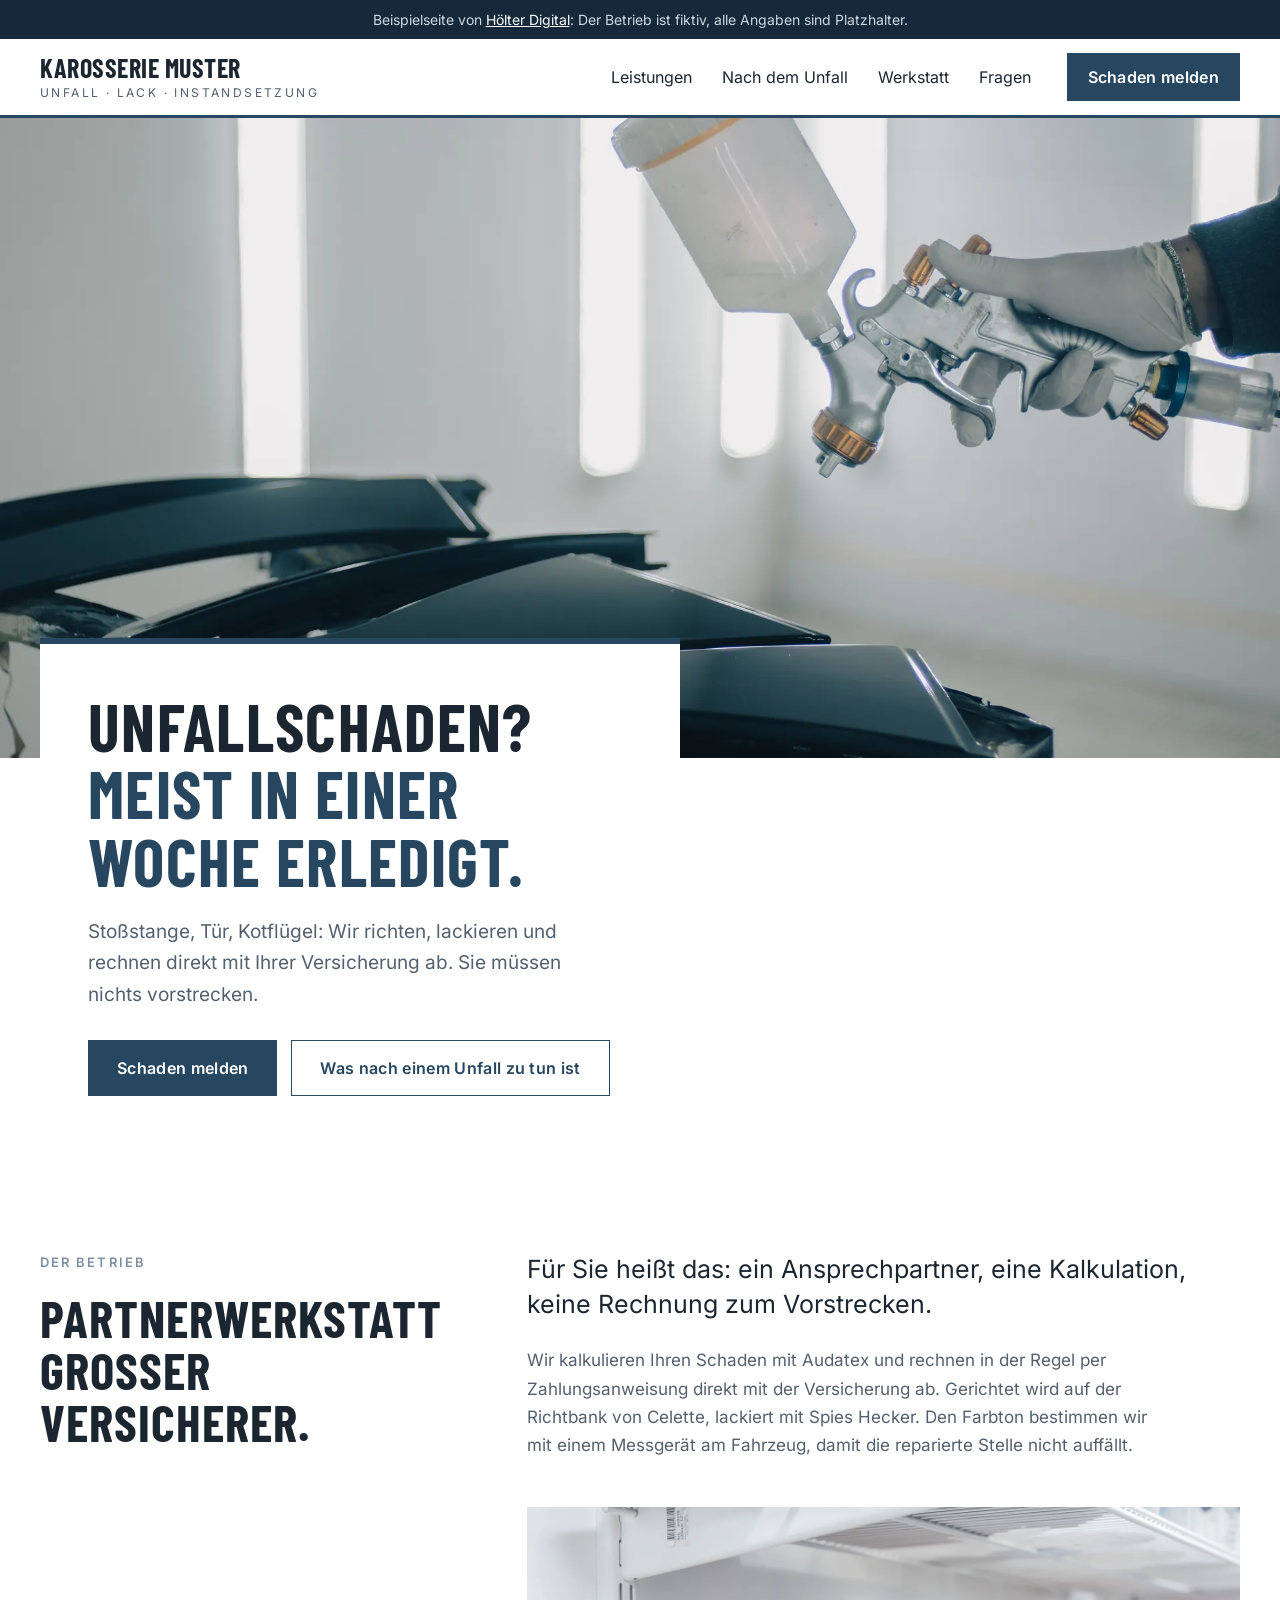
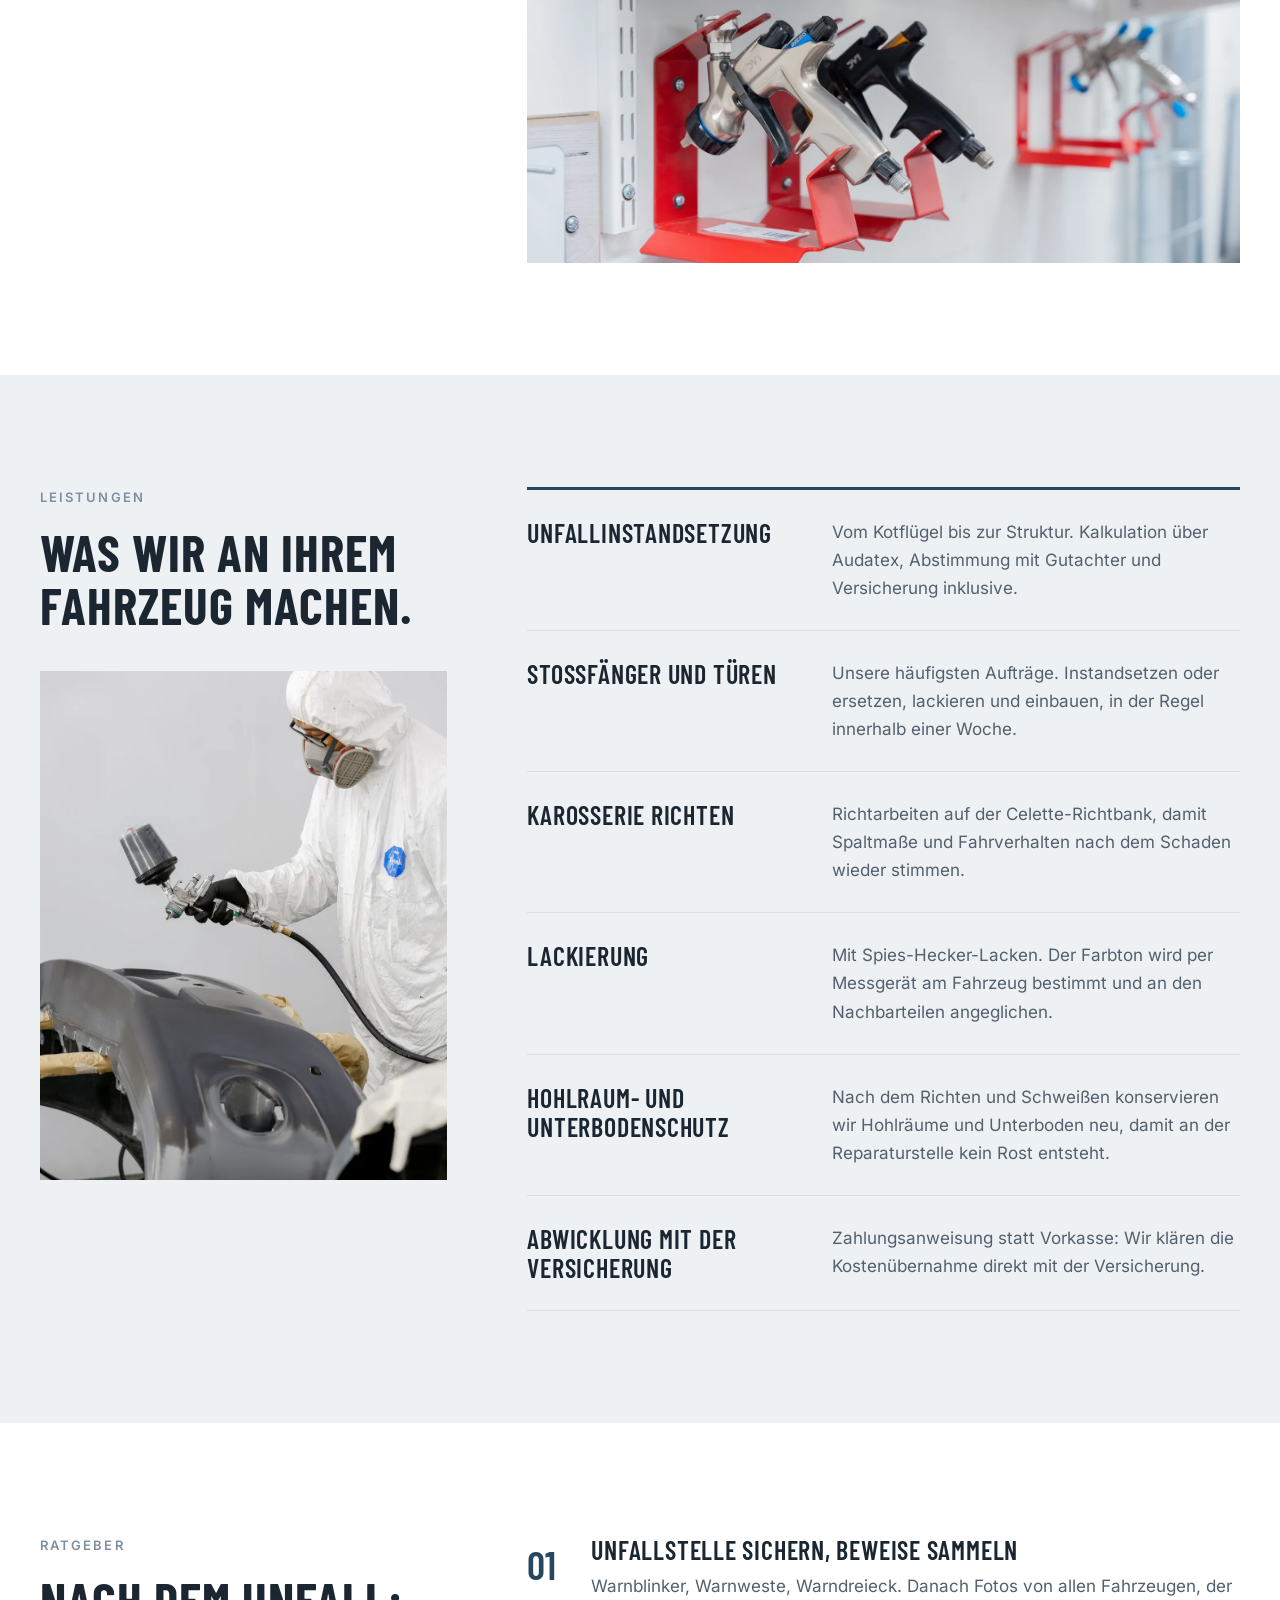
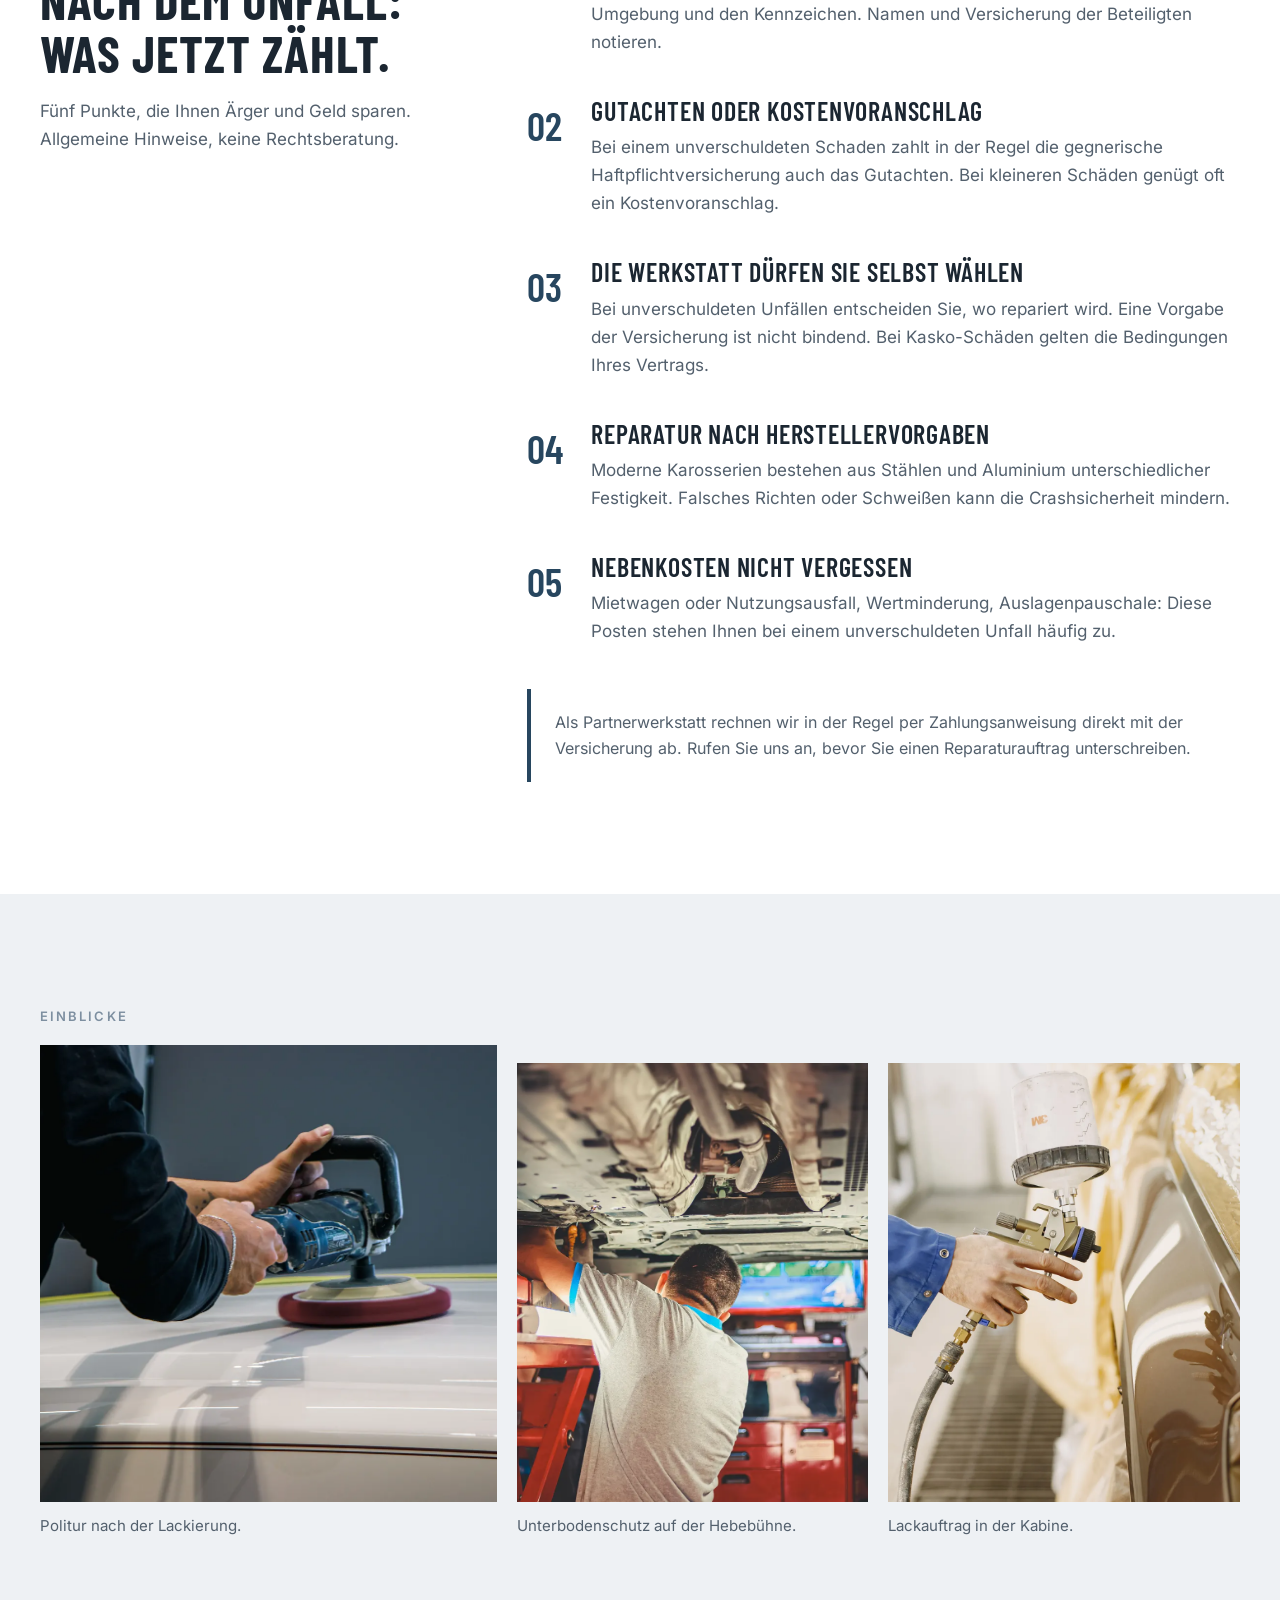
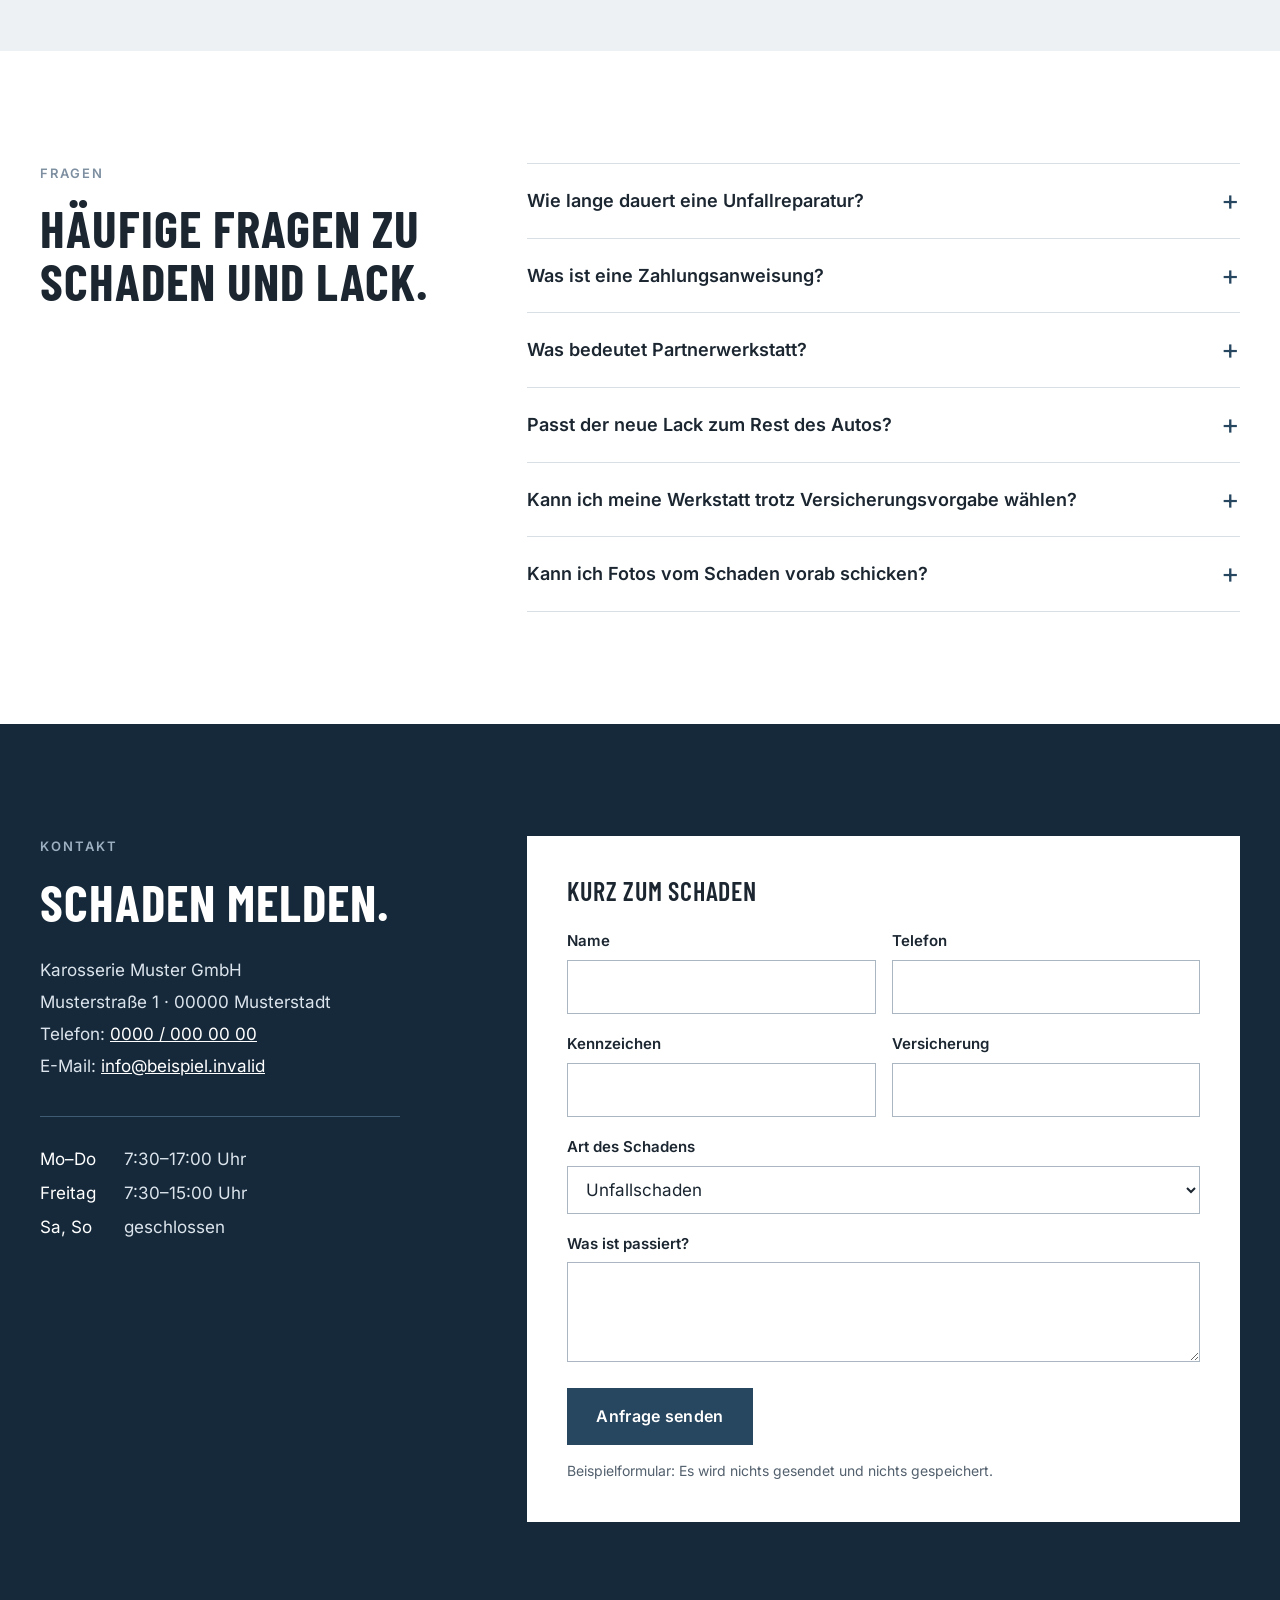
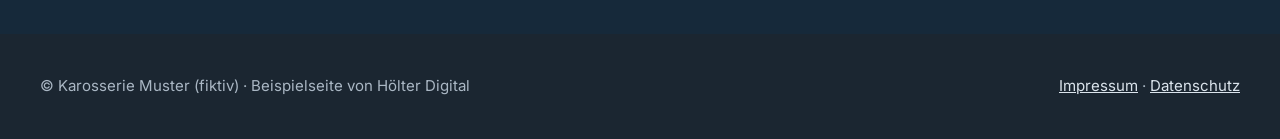
==== index.html @ 9c9fd2f8 "Beispielseite Karosserie Muster (Variante C) mit Pexels-Fotos" ====
<!DOCTYPE html>
<html lang="de">
<head>
  <meta charset="UTF-8">
  <meta name="viewport" content="width=device-width, initial-scale=1.0">
  <title>Karosserie &amp; Lack Muster – Unfallinstandsetzung und Lackierung (Beispielseite)</title>
  <meta name="description" content="Beispielseite: Karosseriebetrieb mit Schwerpunkt Unfallinstandsetzung und Lackierarbeiten, Partnerwerkstatt großer Kfz-Versicherer.">
  <meta name="robots" content="noindex">
  <link rel="icon" href="/favicon.svg" type="image/svg+xml">
  <link rel="stylesheet" href="/css/style.css">
</head>
<body>
  <a class="skip" href="#main">Zum Inhalt springen</a>
  <div class="notice">Beispielseite von <a href="https://hoelter-digital.de">Hölter Digital</a>: Der Betrieb ist fiktiv, alle Angaben sind Platzhalter.</div>
  <header class="header"><div class="wrap">
    <a class="logo" href="/">Karosserie Muster<small>Unfall · Lack · Instandsetzung</small></a>
    <button class="menu-btn" type="button" aria-expanded="false" aria-controls="nav">Menü</button>
    <nav class="nav" id="nav" aria-label="Hauptnavigation">
      <ul>
        <li><a href="#leistungen">Leistungen</a></li>
        <li><a href="#unfall">Nach dem Unfall</a></li>
        <li><a href="#werkstatt">Werkstatt</a></li>
        <li><a href="#fragen">Fragen</a></li>
      </ul>
      <a class="btn btn--solid btn--sm" href="#kontakt">Schaden melden</a>
    </nav>
  </div></header>

  <main id="main">
    <section class="hero">
      <figure class="photo"><img src="/img/hero.webp" width="1920" height="1280" alt="Lackierer spritzt Karosserieteile in der Lackierkabine" fetchpriority="high"></figure>
      <div class="hero-card">
        <h1>Unfallschaden? <b>Meist in einer Woche erledigt.</b></h1>
        <p>Stoßstange, Tür, Kotflügel: Wir richten, lackieren und rechnen direkt mit Ihrer Versicherung ab. Sie müssen nichts vorstrecken.</p>
        <div class="hero-actions">
          <a class="btn btn--solid" href="#kontakt">Schaden melden</a>
          <a class="btn btn--line" href="#unfall">Was nach einem Unfall zu tun ist</a>
        </div>
      </div>
    </section>

    <section class="section" id="werkstatt">
      <div class="wrap split">
        <div class="sticky"><span class="label">Der Betrieb</span><h2 class="big">Partnerwerkstatt großer Versicherer.</h2></div>
        <div>
          <p class="statement">Für Sie heißt das: ein Ansprechpartner, eine Kalkulation, keine Rechnung zum Vorstrecken.</p>
          <p>Wir kalkulieren Ihren Schaden mit Audatex und rechnen in der Regel per Zahlungsanweisung direkt mit der Versicherung ab. Gerichtet wird auf der Richtbank von Celette, lackiert mit Spies Hecker. Den Farbton bestimmen wir mit einem Messgerät am Fahrzeug, damit die reparierte Stelle nicht auffällt.</p>
          <figure class="photo r-wide mt48"><img src="/img/werkstatt.webp" width="1600" height="1067" alt="Spritzpistolen in Halterungen an der Wand der Lackiererei" loading="lazy"></figure>
        </div>
      </div>
    </section>

    <section class="section section--paper" id="leistungen">
      <div class="wrap split">
        <div class="sticky">
          <span class="label">Leistungen</span>
          <h2 class="big">Was wir an Ihrem Fahrzeug machen.</h2>
          <figure class="photo r-tall mt40"><img src="/img/lack-stossfaenger.webp" width="1000" height="1500" alt="Lackierer im Schutzanzug lackiert eine Stoßstange" loading="lazy"></figure>
        </div>
        <ul class="rows">
          <li><h3>Unfallinstandsetzung</h3><p>Vom Kotflügel bis zur Struktur. Kalkulation über Audatex, Abstimmung mit Gutachter und Versicherung inklusive.</p></li>
          <li><h3>Stoßfänger und Türen</h3><p>Unsere häufigsten Aufträge. Instandsetzen oder ersetzen, lackieren und einbauen, in der Regel innerhalb einer Woche.</p></li>
          <li><h3>Karosserie richten</h3><p>Richtarbeiten auf der Celette-Richtbank, damit Spaltmaße und Fahrverhalten nach dem Schaden wieder stimmen.</p></li>
          <li><h3>Lackierung</h3><p>Mit Spies-Hecker-Lacken. Der Farbton wird per Messgerät am Fahrzeug bestimmt und an den Nachbarteilen angeglichen.</p></li>
          <li><h3>Hohlraum- und Unterbodenschutz</h3><p>Nach dem Richten und Schweißen konservieren wir Hohlräume und Unterboden neu, damit an der Reparaturstelle kein Rost entsteht.</p></li>
          <li><h3>Abwicklung mit der Versicherung</h3><p>Zahlungsanweisung statt Vorkasse: Wir klären die Kostenübernahme direkt mit der Versicherung.</p></li>
        </ul>
      </div>
    </section>

    <section class="section" id="unfall">
      <div class="wrap split">
        <div class="sticky">
          <span class="label">Ratgeber</span>
          <h2 class="big">Nach dem Unfall: was jetzt zählt.</h2>
          <p>Fünf Punkte, die Ihnen Ärger und Geld sparen. Allgemeine Hinweise, keine Rechtsberatung.</p>
        </div>
        <div>
          <div class="guide">
            <article><h3>Unfallstelle sichern, Beweise sammeln</h3><p>Warnblinker, Warnweste, Warndreieck. Danach Fotos von allen Fahrzeugen, der Umgebung und den Kennzeichen. Namen und Versicherung der Beteiligten notieren.</p></article>
            <article><h3>Gutachten oder Kostenvoranschlag</h3><p>Bei einem unverschuldeten Schaden zahlt in der Regel die gegnerische Haftpflichtversicherung auch das Gutachten. Bei kleineren Schäden genügt oft ein Kostenvoranschlag.</p></article>
            <article><h3>Die Werkstatt dürfen Sie selbst wählen</h3><p>Bei unverschuldeten Unfällen entscheiden Sie, wo repariert wird. Eine Vorgabe der Versicherung ist nicht bindend. Bei Kasko-Schäden gelten die Bedingungen Ihres Vertrags.</p></article>
            <article><h3>Reparatur nach Herstellervorgaben</h3><p>Moderne Karosserien bestehen aus Stählen und Aluminium unterschiedlicher Festigkeit. Falsches Richten oder Schweißen kann die Crashsicherheit mindern.</p></article>
            <article><h3>Nebenkosten nicht vergessen</h3><p>Mietwagen oder Nutzungsausfall, Wertminderung, Auslagenpauschale: Diese Posten stehen Ihnen bei einem unverschuldeten Unfall häufig zu.</p></article>
          </div>
          <p class="hint">Als Partnerwerkstatt rechnen wir in der Regel per Zahlungsanweisung direkt mit der Versicherung ab. Rufen Sie uns an, bevor Sie einen Reparaturauftrag unterschreiben.</p>
        </div>
      </div>
    </section>

    <section class="section section--paper" aria-label="Einblicke">
      <div class="wrap">
        <span class="label">Einblicke</span>
        <div class="gallery">
          <figure><div class="photo"><img src="/img/politur.webp" width="1400" height="933" alt="Politur einer frisch lackierten Fläche mit der Poliermaschine" loading="lazy"></div><figcaption>Politur nach der Lackierung.</figcaption></figure>
          <figure><div class="photo"><img src="/img/unterboden.webp" width="1600" height="1067" alt="Mitarbeiter arbeitet am Unterboden eines Fahrzeugs auf der Hebebühne" loading="lazy"></div><figcaption>Unterbodenschutz auf der Hebebühne.</figcaption></figure>
          <figure><div class="photo"><img src="/img/spritzpistole.webp" width="1000" height="1500" alt="Spritzpistole an einer Fahrzeugseite in der Kabine" loading="lazy"></div><figcaption>Lackauftrag in der Kabine.</figcaption></figure>
        </div>
      </div>
    </section>

    <section class="section" id="fragen">
      <div class="wrap split">
        <div class="sticky"><span class="label">Fragen</span><h2 class="big">Häufige Fragen zu Schaden und Lack.</h2></div>
        <div class="faq">
          <details><summary>Wie lange dauert eine Unfallreparatur?</summary><p>Stoßfänger, Türen und ähnliche Schäden sind bei uns in der Regel innerhalb einer Woche fertig. Müssen Teile bestellt werden oder ist die Struktur betroffen, kann es länger dauern. Den Zeitplan nennen wir Ihnen mit der Kalkulation.</p></details>
          <details><summary>Was ist eine Zahlungsanweisung?</summary><p>Die Versicherung bestätigt uns die Kostenübernahme und überweist direkt an uns. Sie müssen die Reparatur nicht vorstrecken und sich nicht um die Abrechnung kümmern.</p></details>
          <details><summary>Was bedeutet Partnerwerkstatt?</summary><p>Wir arbeiten mit mehreren großen Kfz-Versicherern zusammen. Kalkulation und Abwicklung laufen über feste Wege, das spart Rückfragen und Zeit. Auch ohne Partnerschaft Ihrer Versicherung können Sie zu uns kommen.</p></details>
          <details><summary>Passt der neue Lack zum Rest des Autos?</summary><p>Wir bestimmen den Farbton mit einem Messgerät direkt am Fahrzeug, denn Lack altert und verändert sich. Mit Spies-Hecker-Lacken wird er angemischt und zu den Nachbarteilen hin angeglichen.</p></details>
          <details><summary>Kann ich meine Werkstatt trotz Versicherungsvorgabe wählen?</summary><p>Bei unverschuldeten Schäden ja. Bei einem Kasko-Schaden hängt es von Ihrem Vertrag ab, zum Beispiel bei Werkstattbindungstarifen.</p></details>
          <details><summary>Kann ich Fotos vom Schaden vorab schicken?</summary><p>Gern. Mit Fotos können wir den Aufwand vorab grob einschätzen. Die genaue Kalkulation machen wir am Fahrzeug.</p></details>
        </div>
      </div>
    </section>

    <section class="section contact" id="kontakt">
      <div class="wrap split">
        <div>
          <span class="label">Kontakt</span>
          <h2 class="big">Schaden melden.</h2>
          <address>
            <span>Karosserie Muster GmbH</span>
            <span>Musterstraße 1 · 00000 Musterstadt</span>
            <span>Telefon: <a href="tel:00000000000">0000 / 000 00 00</a></span>
            <span>E-Mail: <a href="mailto:info@beispiel.invalid">info@beispiel.invalid</a></span>
          </address>
          <dl class="hours"><dt>Mo–Do</dt><dd>7:30–17:00 Uhr</dd><dt>Freitag</dt><dd>7:30–15:00 Uhr</dd><dt>Sa, So</dt><dd>geschlossen</dd></dl>
        </div>
        <form class="form" id="termin-form" novalidate>
          <h3>Kurz zum Schaden</h3>
          <div class="row">
            <div class="field"><label for="f-name">Name</label><input id="f-name" name="name" autocomplete="name"></div>
            <div class="field"><label for="f-tel">Telefon</label><input id="f-tel" name="tel" type="tel" autocomplete="tel"></div>
          </div>
          <div class="row">
            <div class="field"><label for="f-kz">Kennzeichen</label><input id="f-kz" name="kz"></div>
            <div class="field"><label for="f-vs">Versicherung</label><input id="f-vs" name="vs"></div>
          </div>
          <div class="field"><label for="f-art">Art des Schadens</label><select id="f-art" name="art"><option>Unfallschaden</option><option>Lackschaden / Kratzer</option><option>Delle / Hagel</option><option>Sonstiges</option></select></div>
          <div class="field"><label for="f-text">Was ist passiert?</label><textarea id="f-text" name="text"></textarea></div>
          <button class="btn btn--solid" type="submit">Anfrage senden</button>
          <p class="form-note">Beispielformular: Es wird nichts gesendet und nichts gespeichert.</p>
          <p class="form-done" id="form-done" role="status">Danke, das war nur ein Muster. In einer echten Seite ginge die Anfrage jetzt an den Betrieb.</p>
        </form>
      </div>
    </section>
  </main>

  <footer class="footer"><div class="wrap">
    <span>© Karosserie Muster (fiktiv) · Beispielseite von Hölter Digital</span>
    <span><a href="/impressum.html">Impressum</a> · <a href="/datenschutz.html">Datenschutz</a></span>
  </div></footer>
  <script src="/js/main.js"></script>
</body>
</html>
---- css/style.css ----
@font-face{font-family:"Barlow Condensed";font-weight:600;font-style:normal;font-display:swap;src:url(/fonts/barlow-condensed-600.woff2) format("woff2")}
@font-face{font-family:"Barlow Condensed";font-weight:700;font-style:normal;font-display:swap;src:url(/fonts/barlow-condensed-700.woff2) format("woff2")}
@font-face{font-family:"Inter";font-weight:400;font-style:normal;font-display:swap;src:url(/fonts/inter-400.woff2) format("woff2")}
@font-face{font-family:"Inter";font-weight:600;font-style:normal;font-display:swap;src:url(/fonts/inter-600.woff2) format("woff2")}

:root{
  --bg:#fff;--paper:#f4f6f7;--ink:#1b2631;--muted:#53606d;--line:#d8dfe5;
  --blue:#2c4a66;--blue-dark:#1f3549;--blue-soft:#e7edf2;--steel:#8a9bab;
  --wrap:1200px;
}
*,*::before,*::after{box-sizing:border-box}
html{scroll-behavior:smooth;scroll-padding-top:84px}
body{margin:0;font-family:var(--font);font-size:18px;line-height:1.65;font-weight:400;color:var(--ink);background:var(--bg);-webkit-font-smoothing:antialiased}
img,svg{display:block;max-width:100%}
a{color:var(--blue)}
h1,h2,h3{margin:0;font-weight:300;line-height:1.12;letter-spacing:-.015em}
p{margin:0}
:focus-visible{outline:3px solid var(--blue);outline-offset:3px}
.skip{position:absolute;left:-999px;top:8px;background:var(--ink);color:#fff;padding:10px 16px;z-index:100}
.skip:focus{left:8px}
.wrap{width:min(var(--wrap),100% - 48px);margin-inline:auto}
.label{display:block;font-size:13px;font-weight:600;letter-spacing:.16em;text-transform:uppercase;color:var(--steel);margin-bottom:18px}

.notice{background:var(--blue-dark);color:#cdd8e2;font-size:14px;text-align:center;padding:8px 16px}
.notice a{color:#fff}

.header{position:sticky;top:0;z-index:50;background:rgba(255,255,255,.97);border-bottom:1px solid var(--line)}
.header .wrap{display:flex;align-items:center;justify-content:space-between;height:76px}
.logo{display:flex;flex-direction:column;text-decoration:none;color:var(--ink);font-size:22px;font-weight:600;line-height:1;letter-spacing:.01em}
.logo small{font-weight:400;font-size:12px;letter-spacing:.2em;text-transform:uppercase;color:var(--muted);margin-top:6px}
.nav{display:flex;align-items:center;gap:36px}
.nav ul{display:flex;gap:30px;list-style:none;margin:0;padding:0}
.nav a{text-decoration:none;color:var(--ink);font-size:16px}
.nav ul a:hover{color:var(--blue);text-decoration:underline;text-underline-offset:6px}
.menu-btn{display:none;background:none;border:1px solid var(--line);padding:10px 16px;font:inherit;font-size:16px;color:var(--ink);cursor:pointer}

.btn{display:inline-block;padding:14px 28px;font:inherit;font-size:16px;font-weight:600;letter-spacing:.02em;text-decoration:none;border:1.5px solid var(--blue);cursor:pointer;transition:background .2s,color .2s}
.btn--solid{background:var(--blue);color:#fff}
.btn--solid:hover{background:var(--blue-dark);border-color:var(--blue-dark)}
.btn--line{background:transparent;color:var(--blue)}
.btn--line:hover{background:var(--blue);color:#fff}
.nav a.btn--solid{color:#fff}
.nav a.btn--line:hover{color:#fff}
.btn--sm{padding:10px 20px;font-size:15px}
.textlink{font-weight:600;text-underline-offset:5px}

.photo{position:relative;margin:0;background:linear-gradient(135deg,#9fb0bf,#6f8396);overflow:hidden}
.photo img{position:absolute;inset:0;width:100%;height:100%;object-fit:cover}
.photo .slot{position:absolute;inset:0;display:flex;align-items:flex-end;padding:20px;color:#fff;font-size:14px;line-height:1.4;background:repeating-linear-gradient(135deg,rgba(255,255,255,.06) 0 14px,transparent 14px 28px)}
.photo .slot b{display:block;font-weight:600;letter-spacing:.14em;text-transform:uppercase;font-size:12px;margin-bottom:4px}
.r-wide{aspect-ratio:16/8}.r-tall{aspect-ratio:4/5}.r-land{aspect-ratio:3/2}

.hero{position:relative}
.hero .photo{aspect-ratio:auto;height:min(72vh,640px);min-height:420px}
.hero-card{position:relative;background:#fff;margin-top:-120px;width:min(640px,100% - 48px);margin-left:max(24px,calc((100% - var(--wrap))/2));padding:48px 48px 44px;border-top:4px solid var(--blue)}
.hero-card h1{font-size:clamp(36px,4.6vw,56px);margin-bottom:22px}
.hero-card h1 b{font-weight:600;color:var(--blue)}
.hero-card p{color:var(--muted);font-size:19px;max-width:480px}
.hero-actions{display:flex;gap:14px;flex-wrap:wrap;margin-top:30px}

.section{padding:112px 0}
.section--paper{background:var(--paper)}
.split{display:grid;grid-template-columns:minmax(0,.8fr) minmax(0,1.4fr);gap:80px;align-items:start}
.sticky{position:sticky;top:116px}
h2.big{font-size:clamp(30px,3.6vw,46px)}
.sticky p{color:var(--muted);margin-top:18px;max-width:380px}

.statement{font-size:clamp(24px,2.6vw,34px);font-weight:300;line-height:1.4;color:var(--ink)}
.statement + p{margin-top:24px;color:var(--muted);max-width:640px}

.rows{border-top:1px solid var(--ink);margin:0;padding:0;list-style:none}
.rows li{display:grid;grid-template-columns:minmax(0,.8fr) minmax(0,1.2fr);gap:32px;padding:28px 0;border-bottom:1px solid var(--line)}
.rows h3{font-size:24px;font-weight:600;letter-spacing:0}
.rows p{color:var(--muted)}

.guide{display:grid;gap:40px;counter-reset:g}
.guide article{padding-left:64px;position:relative;counter-increment:g}
.guide article::before{content:counter(g,decimal-leading-zero);position:absolute;left:0;top:-4px;font-size:34px;font-weight:300;color:var(--steel)}
.guide h3{font-size:24px;font-weight:600;letter-spacing:0;margin-bottom:8px}
.guide p{color:var(--muted)}
.guide p + p{margin-top:10px}
.hint{margin-top:44px;padding:20px 24px;background:#fff;border-left:4px solid var(--blue);color:var(--muted);font-size:16px}

.gallery{display:grid;grid-template-columns:1.3fr 1fr 1fr;gap:20px;align-items:end}
.gallery figcaption{font-size:15px;color:var(--muted);margin-top:12px}
.gallery .photo{aspect-ratio:4/5}
.gallery figure:first-child .photo{aspect-ratio:1/1}
.gallery figure{margin:0}

.faq details{border-top:1px solid var(--line);padding:22px 0}
.faq details:last-child{border-bottom:1px solid var(--line)}
.faq summary{cursor:pointer;font-weight:600;font-size:20px;list-style:none;display:flex;justify-content:space-between;gap:20px}
.faq summary::-webkit-details-marker{display:none}
.faq summary::after{content:"+";font-weight:300;font-size:28px;line-height:1;color:var(--blue)}
.faq details[open] summary::after{content:"–"}
.faq details p{margin-top:12px;color:var(--muted);max-width:640px}

.contact{background:var(--blue-dark);color:#dbe4ec}
.contact h2{color:#fff}
.contact .label{color:#9db0c1}
.contact a{color:#fff}
.contact address{font-style:normal;margin-top:28px;display:grid;gap:4px}
.hours{margin:36px 0 0;display:grid;grid-template-columns:auto 1fr;gap:6px 28px;max-width:360px;padding-top:28px;border-top:1px solid #3f5a73}
.hours dt{color:#fff}.hours dd{margin:0}
.form{background:#fff;color:var(--ink);padding:40px}
.form h3{font-size:26px;font-weight:600;margin-bottom:24px;letter-spacing:0}
.form .row{display:grid;grid-template-columns:1fr 1fr;gap:16px}
.field{margin-bottom:18px}
.field label{display:block;font-weight:600;font-size:15px;margin-bottom:6px}
.field input,.field select,.field textarea{width:100%;font:inherit;font-size:17px;color:var(--ink);background:#fff;border:1.5px solid #aab6c1;border-radius:0;padding:12px 14px}
.field input:focus,.field select:focus,.field textarea:focus{outline:3px solid rgba(44,74,102,.25);border-color:var(--blue)}
.field textarea{min-height:100px;resize:vertical}
.form-note{font-size:14px;color:var(--muted);margin-top:14px}
.form-done{display:none;background:var(--blue-soft);padding:16px 18px;margin-top:18px;font-weight:600;color:var(--blue-dark)}
.form-done.show{display:block}

.footer{background:var(--ink);color:#aab7c4;padding:40px 0;font-size:15px}
.footer .wrap{display:flex;justify-content:space-between;gap:24px;flex-wrap:wrap}
.footer a{color:#dbe4ec}

.legal-page{padding:72px 0 96px}
.legal-page .wrap{max-width:780px}
.legal-page h1{font-size:clamp(34px,5vw,48px);margin-bottom:32px}
.legal-page h2{font-size:24px;font-weight:600;margin:40px 0 12px}
.legal-page p,.legal-page li{color:var(--muted)}
.legal-page ul{padding-left:22px}

@media (max-width:980px){
  .split{grid-template-columns:1fr;gap:40px}
  .sticky{position:static}
  .section{padding:80px 0}
  .gallery{grid-template-columns:1fr 1fr}
  .gallery figure:first-child{grid-column:1/-1}
  .gallery figure:first-child .photo{aspect-ratio:3/2}
}
@media (max-width:720px){
  body{font-size:17px}
  .menu-btn{display:block}
  .nav{position:absolute;left:0;right:0;top:100%;background:#fff;border-bottom:1px solid var(--line);flex-direction:column;align-items:stretch;gap:0;padding:8px 24px 24px;display:none}
  .nav.open{display:flex}
  .nav ul{flex-direction:column;gap:0}
  .nav ul a{display:block;padding:14px 0;border-bottom:1px solid var(--line)}
  .nav .btn{margin-top:16px;text-align:center}
  .hero .photo{height:46vh;min-height:300px}
  .hero-card{margin-top:-60px;padding:32px 24px;width:calc(100% - 32px);margin-left:16px}
  .section{padding:64px 0}
  .rows li{grid-template-columns:1fr;gap:8px}
  .guide article{padding-left:0;padding-top:44px}
  .guide article::before{top:0}
  .gallery{grid-template-columns:1fr}
  .form{padding:24px}
  .form .row{grid-template-columns:1fr}
}
@media (prefers-reduced-motion:reduce){html{scroll-behavior:auto}*{transition:none!important}}
.mt48{margin-top:48px}.mt40{margin-top:40px}
.hero .slot{align-items:flex-start}

:root{--font:"Inter",system-ui,sans-serif;--blue:#27465f;--blue-dark:#16293a;--paper:#eef1f4;--steel:#7d8fa0}
body{font-size:17px}
h1,h2,h3,.logo{font-family:"Barlow Condensed",system-ui,sans-serif;text-transform:uppercase;letter-spacing:.02em}
h1,h2{font-weight:700;line-height:1.02}
h1{font-size:clamp(40px,5.2vw,66px)!important}
h2.big{font-size:clamp(34px,4vw,54px)}
.hero-card h1 b{font-weight:700}
.rows h3,.guide h3,.form h3{font-weight:600;font-size:26px;letter-spacing:.03em}
.statement{font-family:"Inter",system-ui,sans-serif;font-weight:400;font-size:clamp(20px,2vw,25px)}
.logo{font-size:26px;font-weight:700}.logo small{font-family:"Inter",sans-serif}
.guide article::before{font-family:"Barlow Condensed",sans-serif;font-weight:600;font-size:40px;color:var(--blue)}
.faq summary{font-family:"Inter",sans-serif;font-size:18px}
.hero-card{border-top:6px solid var(--blue)}
.header{border-bottom:3px solid var(--blue)}
.rows{border-top:3px solid var(--blue)}
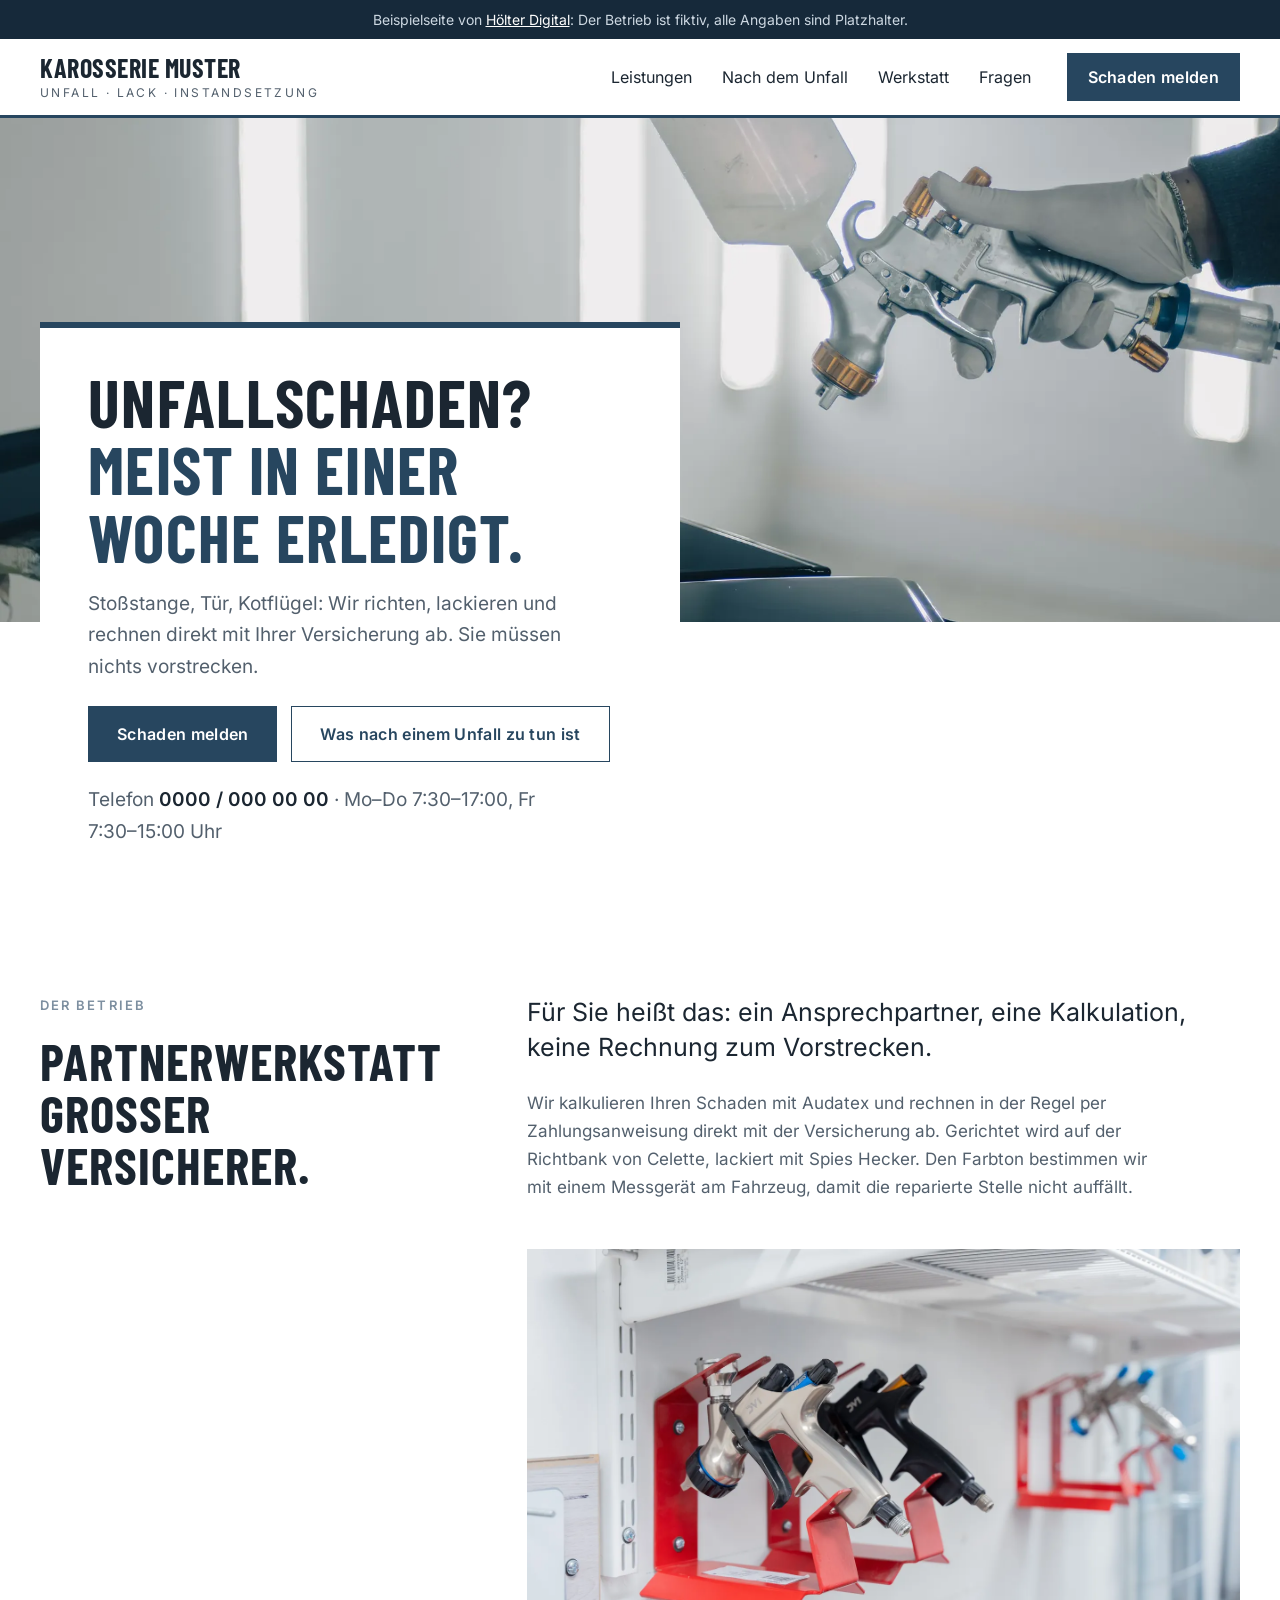
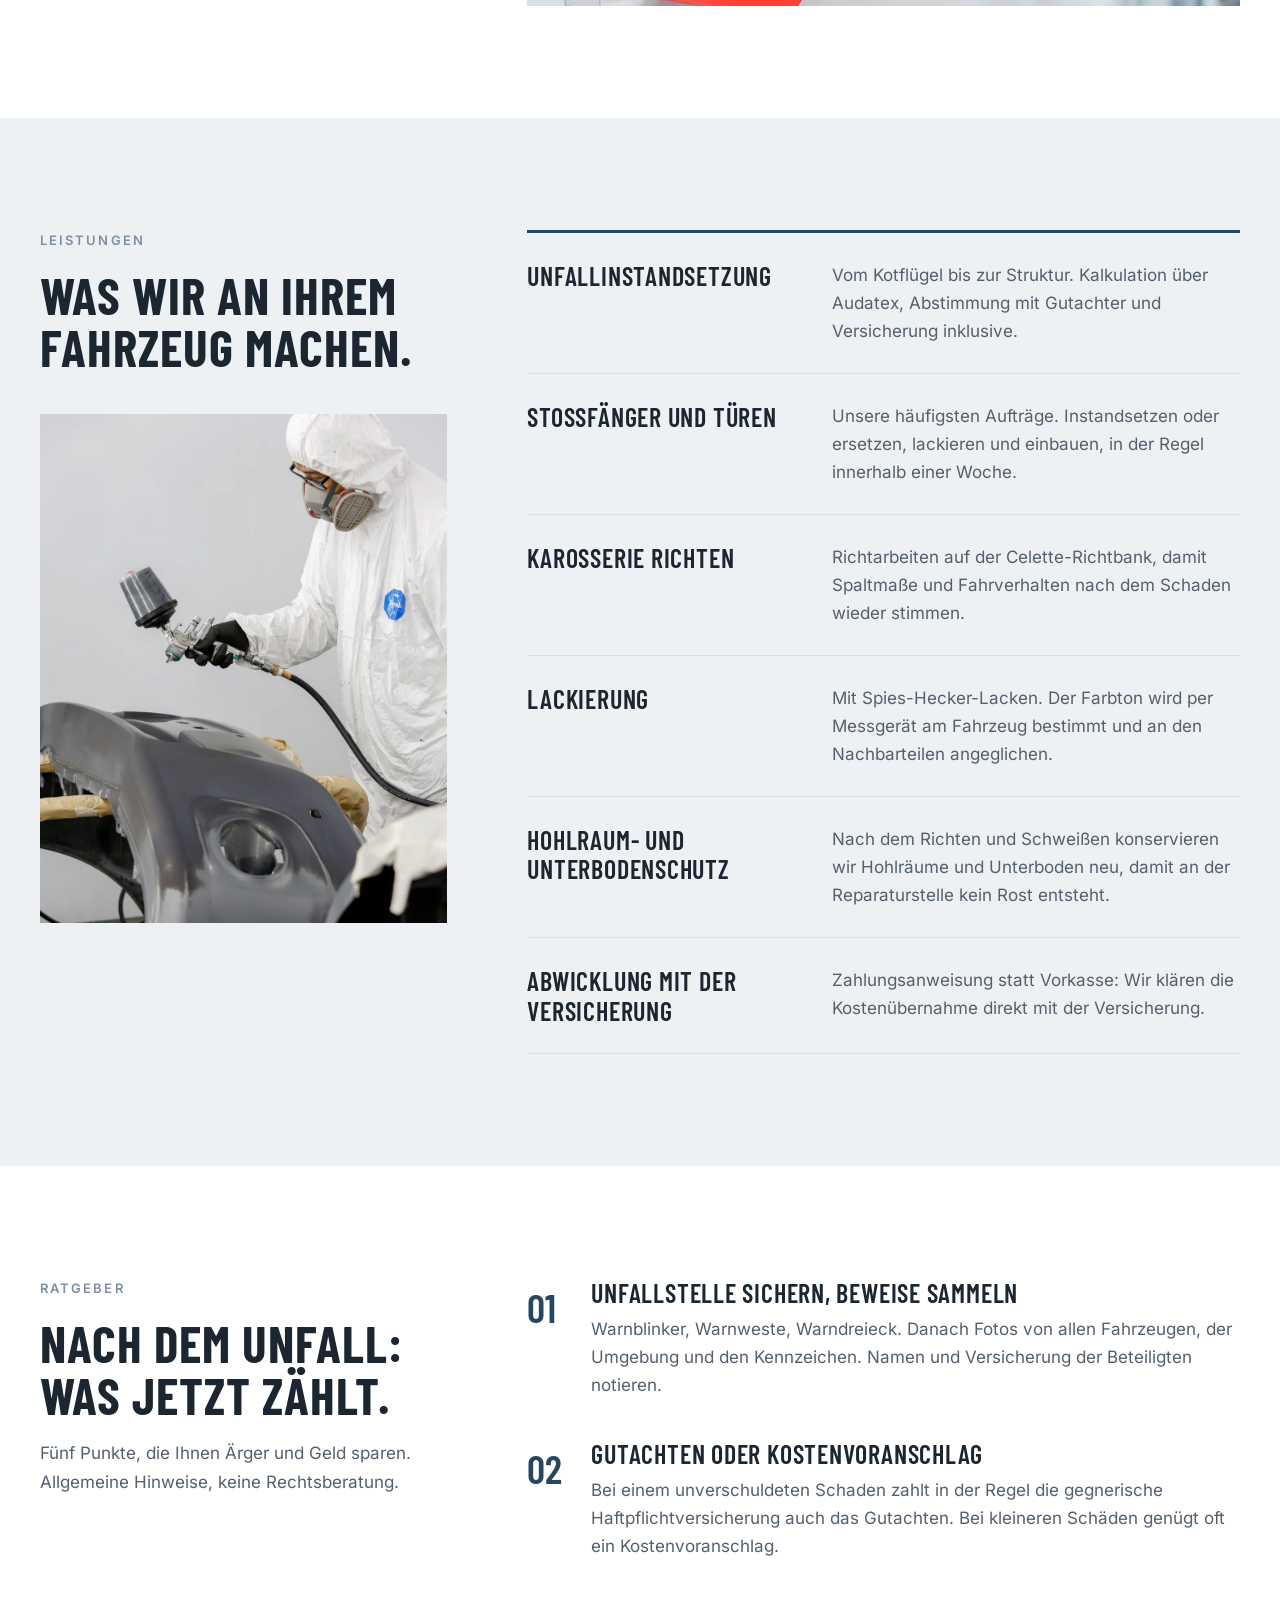
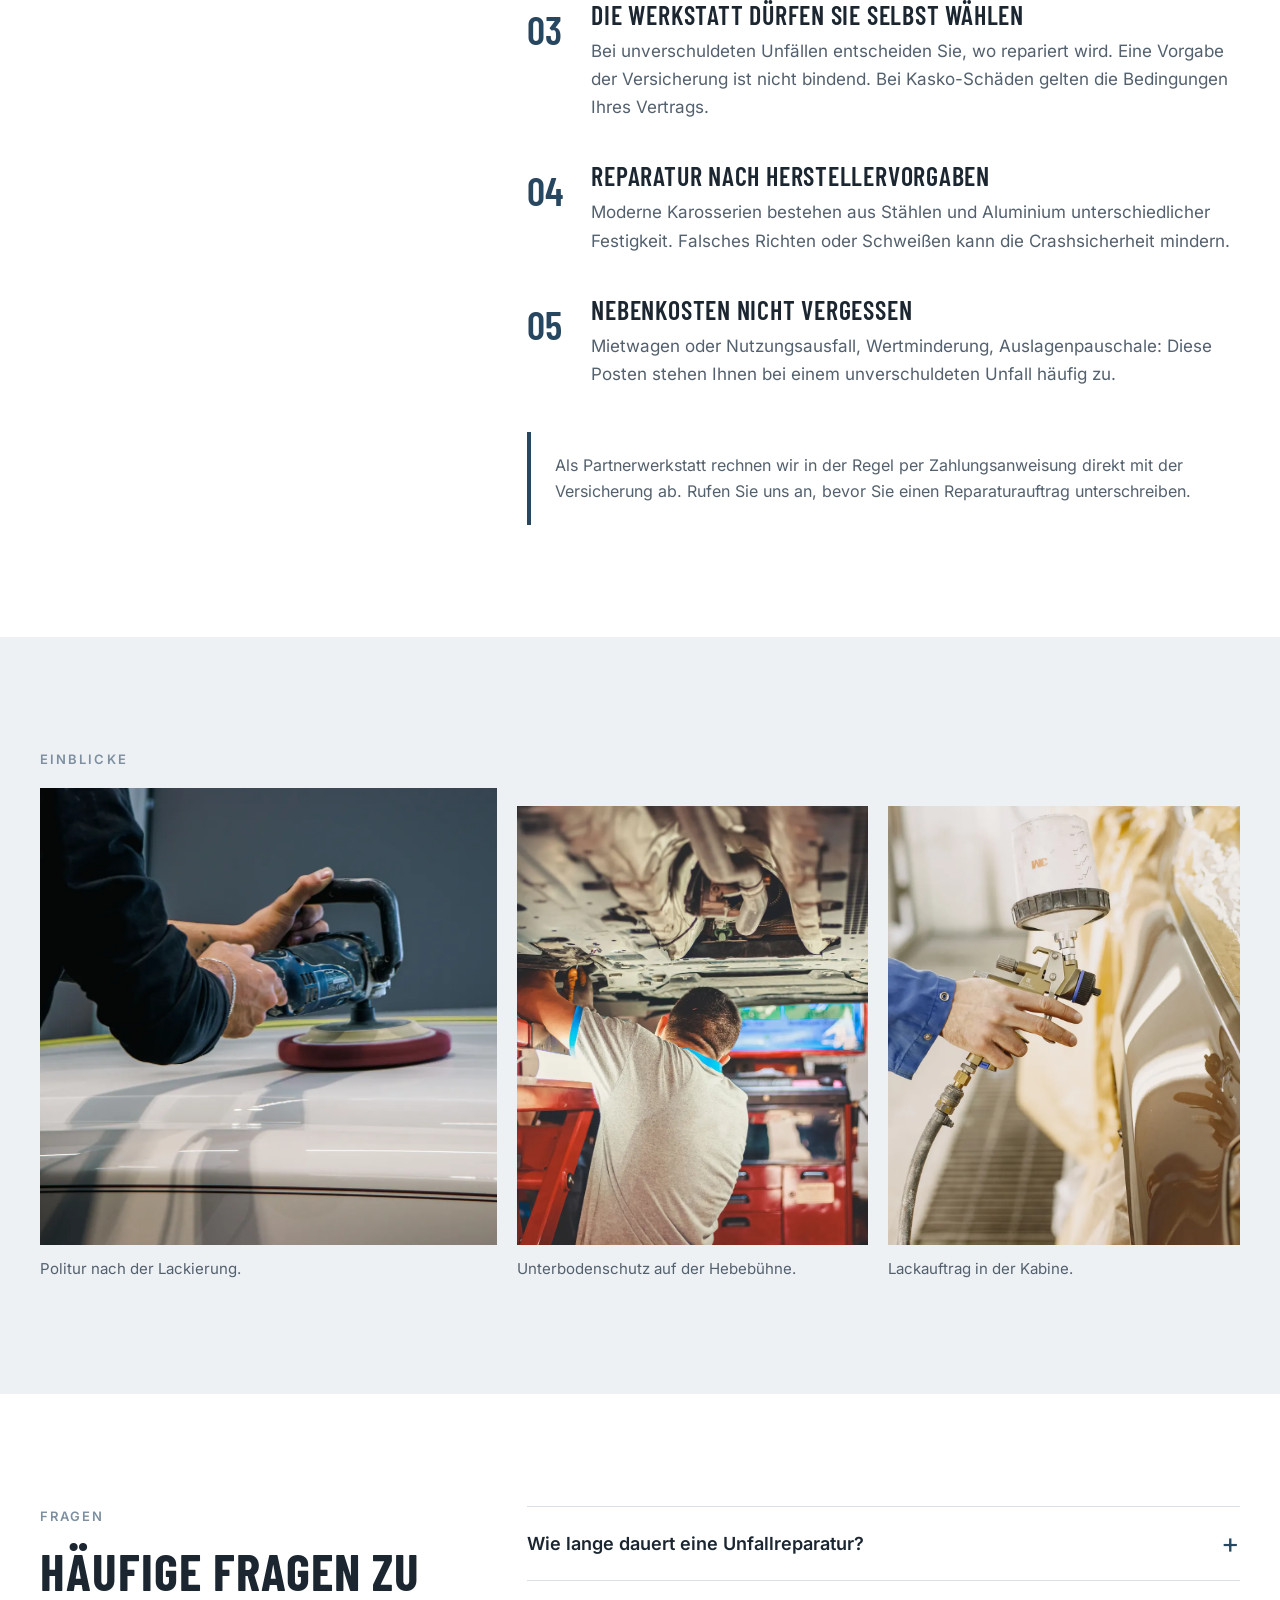
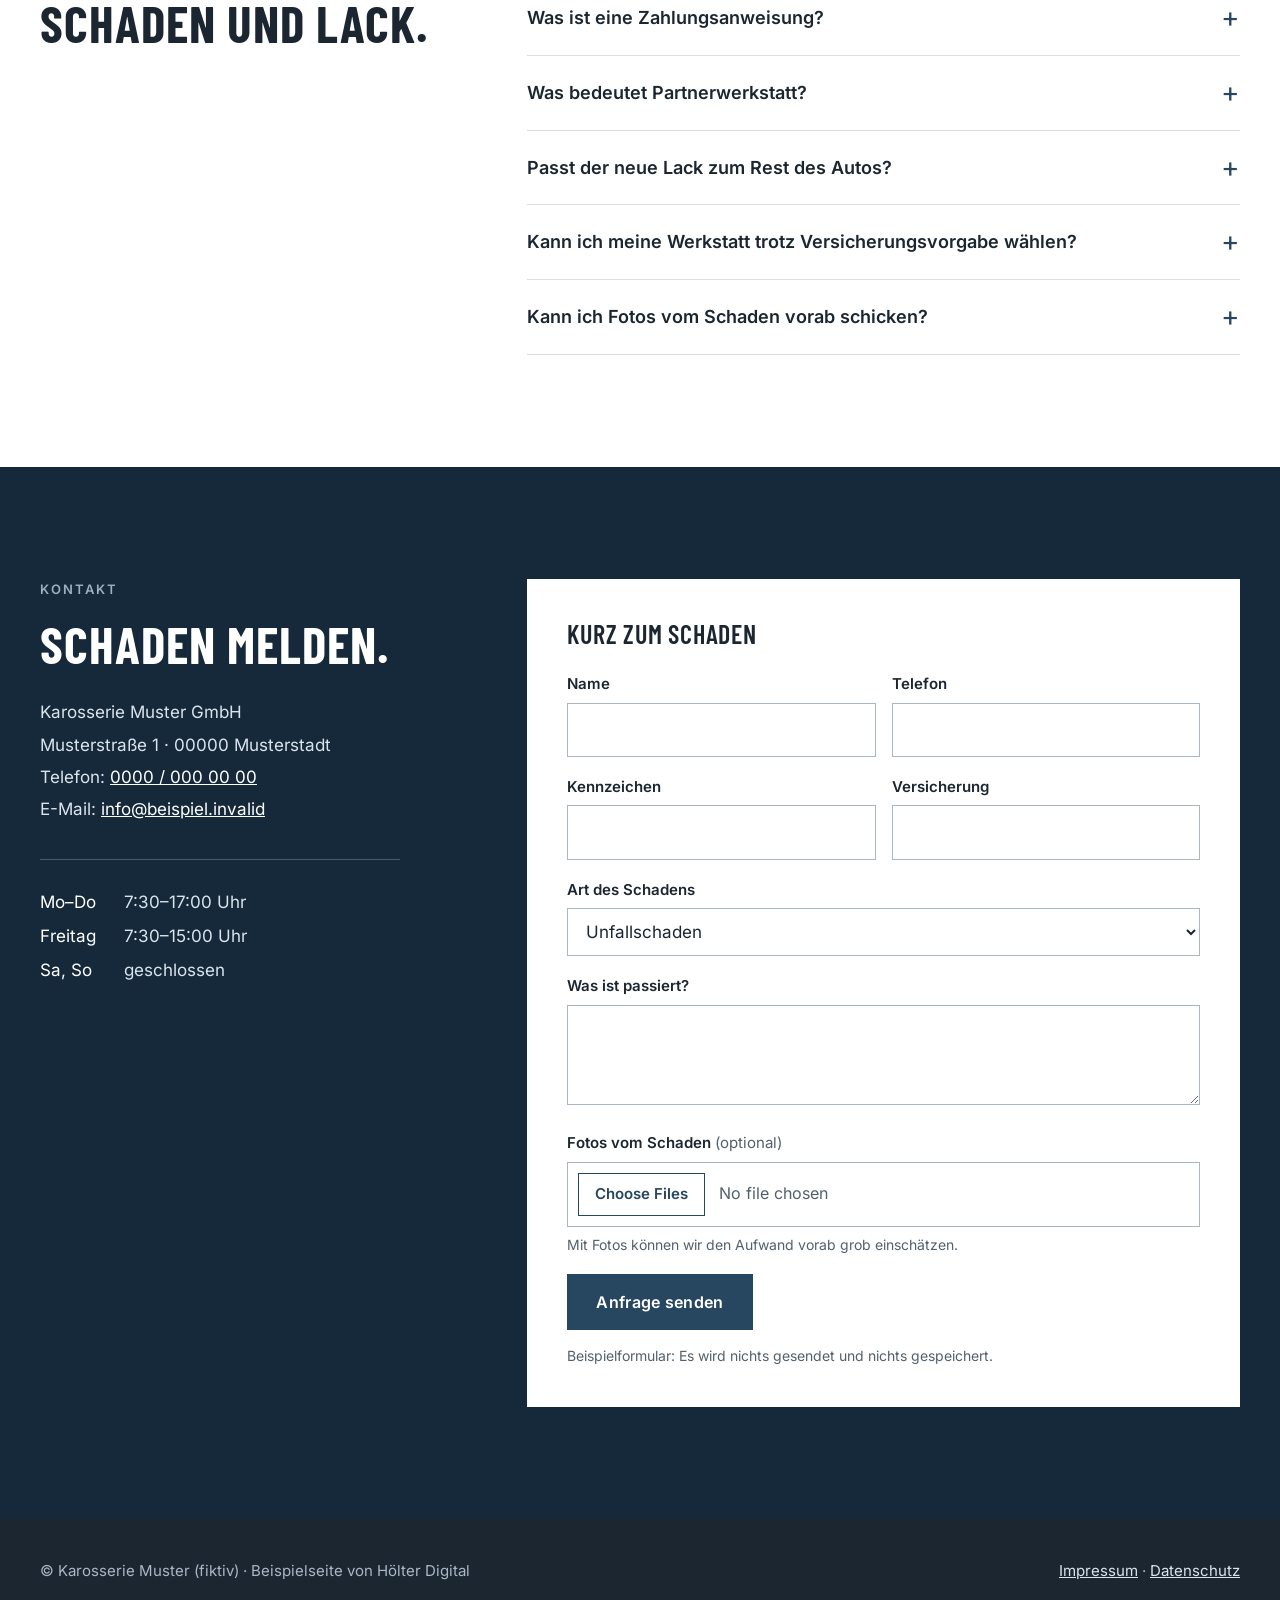
==== commit 5ac36a74: "Hero kompakter, Telefonzeile, Foto-Upload, strukturierte Daten - Desktop: Hero-Bild niedriger und Te" ====
--- a/index.html
+++ b/index.html
@@ -8,6 +8,9 @@
   <meta name="robots" content="noindex">
   <link rel="icon" href="/favicon.svg" type="image/svg+xml">
   <link rel="stylesheet" href="/css/style.css">
+  <!-- Strukturierte Daten: Platzhalterwerte des fiktiven Betriebs; FAQ wortgleich zu #fragen halten -->
+  <script type="application/ld+json">{"@context": "https://schema.org", "@type": "AutoRepair", "name": "Karosserie Muster GmbH", "description": "Beispielseite (fiktiver Betrieb): Unfallinstandsetzung, Karosserie und Lackierung, Partnerwerkstatt großer Kfz-Versicherer.", "telephone": "+49 0000 0000000", "email": "info@beispiel.invalid", "address": {"@type": "PostalAddress", "streetAddress": "Musterstraße 1", "postalCode": "00000", "addressLocality": "Musterstadt", "addressCountry": "DE"}, "openingHoursSpecification": [{"@type": "OpeningHoursSpecification", "dayOfWeek": ["Monday", "Tuesday", "Wednesday", "Thursday"], "opens": "07:30", "closes": "17:00"}, {"@type": "OpeningHoursSpecification", "dayOfWeek": "Friday", "opens": "07:30", "closes": "15:00"}]}</script>
+  <script type="application/ld+json">{"@context": "https://schema.org", "@type": "FAQPage", "mainEntity": [{"@type": "Question", "name": "Wie lange dauert eine Unfallreparatur?", "acceptedAnswer": {"@type": "Answer", "text": "Stoßfänger, Türen und ähnliche Schäden sind bei uns in der Regel innerhalb einer Woche fertig. Müssen Teile bestellt werden oder ist die Struktur betroffen, kann es länger dauern. Den Zeitplan nennen wir Ihnen mit der Kalkulation."}}, {"@type": "Question", "name": "Was ist eine Zahlungsanweisung?", "acceptedAnswer": {"@type": "Answer", "text": "Die Versicherung bestätigt uns die Kostenübernahme und überweist direkt an uns. Sie müssen die Reparatur nicht vorstrecken und sich nicht um die Abrechnung kümmern."}}, {"@type": "Question", "name": "Was bedeutet Partnerwerkstatt?", "acceptedAnswer": {"@type": "Answer", "text": "Wir arbeiten mit mehreren großen Kfz-Versicherern zusammen. Kalkulation und Abwicklung laufen über feste Wege, das spart Rückfragen und Zeit. Auch ohne Partnerschaft Ihrer Versicherung können Sie zu uns kommen."}}, {"@type": "Question", "name": "Passt der neue Lack zum Rest des Autos?", "acceptedAnswer": {"@type": "Answer", "text": "Wir bestimmen den Farbton mit einem Messgerät direkt am Fahrzeug, denn Lack altert und verändert sich. Mit Spies-Hecker-Lacken wird er angemischt und zu den Nachbarteilen hin angeglichen."}}, {"@type": "Question", "name": "Kann ich meine Werkstatt trotz Versicherungsvorgabe wählen?", "acceptedAnswer": {"@type": "Answer", "text": "Bei unverschuldeten Schäden ja. Bei einem Kasko-Schaden hängt es von Ihrem Vertrag ab, zum Beispiel bei Werkstattbindungstarifen."}}, {"@type": "Question", "name": "Kann ich Fotos vom Schaden vorab schicken?", "acceptedAnswer": {"@type": "Answer", "text": "Gern. Mit Fotos können wir den Aufwand vorab grob einschätzen. Die genaue Kalkulation machen wir am Fahrzeug."}}]}</script>
 </head>
 <body>
   <a class="skip" href="#main">Zum Inhalt springen</a>
@@ -36,6 +39,7 @@
           <a class="btn btn--solid" href="#kontakt">Schaden melden</a>
           <a class="btn btn--line" href="#unfall">Was nach einem Unfall zu tun ist</a>
         </div>
+        <p class="hero-info">Telefon <a href="tel:00000000000">0000 / 000 00 00</a> · Mo–Do 7:30–17:00, Fr 7:30–15:00 Uhr</p>
       </div>
     </section>
 
@@ -138,6 +142,7 @@
           </div>
           <div class="field"><label for="f-art">Art des Schadens</label><select id="f-art" name="art"><option>Unfallschaden</option><option>Lackschaden / Kratzer</option><option>Delle / Hagel</option><option>Sonstiges</option></select></div>
           <div class="field"><label for="f-text">Was ist passiert?</label><textarea id="f-text" name="text"></textarea></div>
+          <div class="field"><label for="f-fotos">Fotos vom Schaden <span class="optional">(optional)</span></label><input id="f-fotos" name="fotos" type="file" accept="image/*" multiple><p class="field-note">Mit Fotos können wir den Aufwand vorab grob einschätzen.</p></div>
           <button class="btn btn--solid" type="submit">Anfrage senden</button>
           <p class="form-note">Beispielformular: Es wird nichts gesendet und nichts gespeichert.</p>
           <p class="form-done" id="form-done" role="status">Danke, das war nur ein Muster. In einer echten Seite ginge die Anfrage jetzt an den Betrieb.</p>
--- a/css/style.css
+++ b/css/style.css
@@ -57,6 +57,16 @@
 .hero-card h1 b{font-weight:600;color:var(--blue)}
 .hero-card p{color:var(--muted);font-size:19px;max-width:480px}
 .hero-actions{display:flex;gap:14px;flex-wrap:wrap;margin-top:30px}
+.hero-info{margin-top:22px;font-size:16px;color:var(--muted)}
+.hero-info a{color:var(--ink);font-weight:600;text-decoration:none;white-space:nowrap}
+.hero-info a:hover{color:var(--blue);text-decoration:underline}
+/* Desktop: Karte höher ins Bild, damit Überschrift, Text und Buttons ohne Scrollen sichtbar sind */
+@media (min-width:981px){
+  .hero .photo{height:min(56vh,560px);min-height:380px}
+  .hero-card{margin-top:-300px;padding:40px 48px 36px}
+  .hero-card h1{margin-bottom:18px}
+  .hero-actions{margin-top:24px}
+}
 
 .section{padding:112px 0}
 .section--paper{background:var(--paper)}
@@ -110,6 +120,10 @@
 .field input,.field select,.field textarea{width:100%;font:inherit;font-size:17px;color:var(--ink);background:#fff;border:1.5px solid #aab6c1;border-radius:0;padding:12px 14px}
 .field input:focus,.field select:focus,.field textarea:focus{outline:3px solid rgba(44,74,102,.25);border-color:var(--blue)}
 .field textarea{min-height:100px;resize:vertical}
+.field input[type=file]{padding:10px;font-size:16px;color:var(--muted);cursor:pointer}
+.field input[type=file]::file-selector-button{font:inherit;font-size:15px;font-weight:600;color:var(--blue);background:#fff;border:1.5px solid var(--blue);padding:8px 16px;margin-right:14px;cursor:pointer}
+.field .optional{font-weight:400;color:var(--muted)}
+.field-note{font-size:14px;color:var(--muted);margin-top:6px}
 .form-note{font-size:14px;color:var(--muted);margin-top:14px}
 .form-done{display:none;background:var(--blue-soft);padding:16px 18px;margin-top:18px;font-weight:600;color:var(--blue-dark)}
 .form-done.show{display:block}
